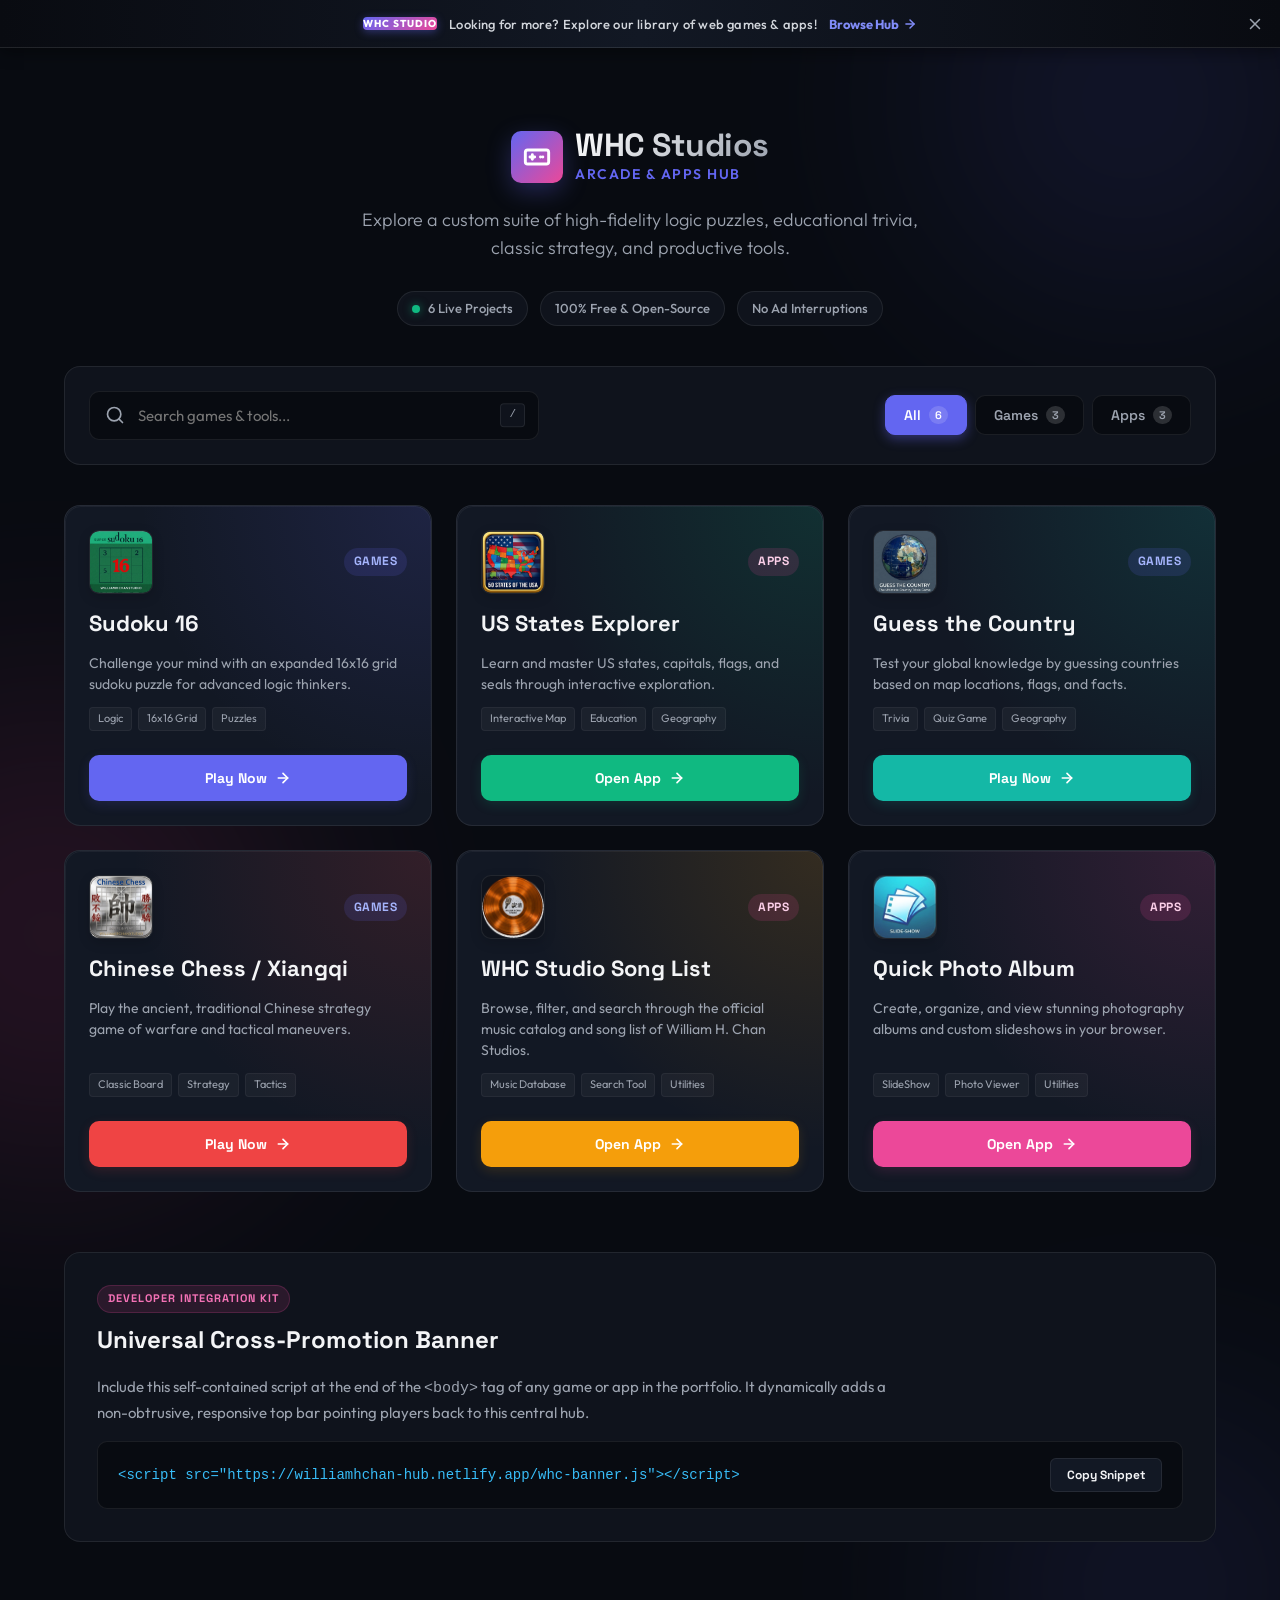
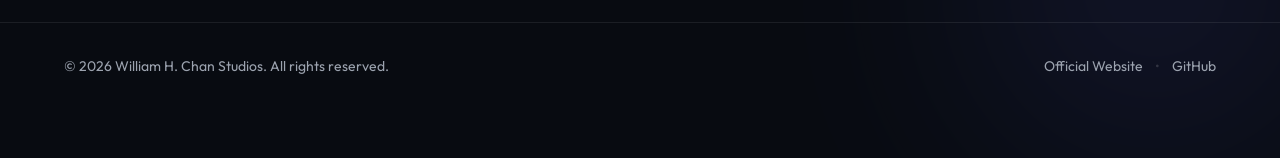
==== index.html @ 9a7233d3 "feat: initial commit for WHC Studios Portal Hub" ====
<!DOCTYPE html>
<html lang="en">
<head>
  <meta charset="UTF-8">
  <meta name="viewport" content="width=device-width, initial-scale=1.0">
  <title>WHC Arcade & Hub | William H. Chan Studios Portfolio</title>
  
  <!-- SEO Meta Tags -->
  <meta name="description" content="Discover a curated collection of interactive web games, educational apps, and web utilities crafted by William H. Chan Studios. Play Sudoku 16, US States Explorer, Chinese Chess, Quick Photo Album, and more.">
  <meta name="keywords" content="William H. Chan, WHC Studios, web games, Sudoku 16, US States Explorer, Guess the Country, Chinese Chess, Xiangqi, Song List, Quick Photo Album, HTML5 games, portfolio">
  <meta name="author" content="William H. Chan">
  <meta name="robots" content="index, follow">

  <!-- Open Graph / Facebook -->
  <meta property="og:type" content="website">
  <meta property="og:url" content="https://williamhchan-hub.netlify.app/">
  <meta property="og:title" content="WHC Arcade & Hub | William H. Chan Studios Portfolio">
  <meta property="og:description" content="Explore a custom portfolio of interactive web games and utilities including Sudoku 16, US States Explorer, Chinese Chess, and more. Clean, fast, and free to play.">
  <meta property="og:image" content="https://williamhchan-hub.netlify.app/assets/og-cover.png">
  <meta property="og:site_name" content="William H. Chan Studios">

  <!-- Twitter -->
  <meta property="twitter:card" content="summary_large_image">
  <meta property="twitter:url" content="https://williamhchan-hub.netlify.app/">
  <meta property="twitter:title" content="WHC Arcade & Hub | William H. Chan Studios Portfolio">
  <meta property="twitter:description" content="Explore a custom portfolio of interactive web games and utilities including Sudoku 16, US States Explorer, Chinese Chess, and more. Clean, fast, and free to play.">
  <meta property="twitter:image" content="https://williamhchan-hub.netlify.app/assets/og-cover.png">

  <!-- Favicon -->
  <link rel="icon" type="image/png" sizes="32x32" href="data:image/svg+xml,<svg xmlns=%22http://www.w3.org/2000/svg%22 viewBox=%220 0 100 100%22><text y=%22.9em%22 font-size=%2290%22>🎮</text></svg>">

  <!-- Fonts & Icons -->
  <link rel="preconnect" href="https://fonts.googleapis.com">
  <link rel="preconnect" href="https://fonts.gstatic.com" crossorigin>
  <link href="https://fonts.googleapis.com/css2?family=Outfit:wght@300;400;600;800&family=Space+Grotesk:wght@400;600;700&display=swap" rel="stylesheet">
  
  <link rel="stylesheet" href="styles.css">
</head>
<body>

  <!-- Background Decorative Orbs -->
  <div class="decor-orb orb-1"></div>
  <div class="decor-orb orb-2"></div>
  <div class="decor-orb orb-3"></div>

  <!-- Header Section -->
  <header class="app-header">
    <div class="container header-content">
      <div class="brand">
        <div class="logo-icon">
          <svg viewBox="0 0 24 24" width="28" height="28" fill="none" stroke="currentColor" stroke-width="2.5" stroke-linecap="round" stroke-linejoin="round">
            <rect x="2" y="6" width="20" height="12" rx="2" />
            <path d="M6 12h4m-2-2v4m7-2h.01M17 12h.01" />
          </svg>
        </div>
        <div class="brand-text">
          <h1>WHC Studios</h1>
          <span class="sub-logo">Arcade & Apps Hub</span>
        </div>
      </div>
      
      <p class="tagline">Explore a custom suite of high-fidelity logic puzzles, educational trivia, classic strategy, and productive tools.</p>
      
      <div class="stats-badge-container">
        <span class="stats-badge"><span class="indicator green"></span>6 Live Projects</span>
        <span class="stats-badge">100% Free & Open-Source</span>
        <span class="stats-badge">No Ad Interruptions</span>
      </div>
    </div>
  </header>

  <!-- Main Section -->
  <main class="container main-content">
    
    <!-- Filter and Search Controls -->
    <section class="controls-panel" aria-label="Search and filter controls">
      <div class="search-wrapper">
        <svg class="search-icon" viewBox="0 0 24 24" width="20" height="20" fill="none" stroke="currentColor" stroke-width="2" stroke-linecap="round" stroke-linejoin="round">
          <circle cx="11" cy="11" r="8"></circle>
          <line x1="21" y1="21" x2="16.65" y2="16.65"></line>
        </svg>
        <input type="text" id="search-input" placeholder="Search games & tools..." aria-label="Search games and tools">
        <kbd class="search-kbd" title="Press forward slash to focus search">/</kbd>
      </div>

      <nav class="categories-filter" aria-label="Filter by category">
        <button class="filter-btn active" data-category="all">
          All <span class="badge" id="count-all">6</span>
        </button>
        <button class="filter-btn" data-category="games">
          Games <span class="badge" id="count-games">3</span>
        </button>
        <button class="filter-btn" data-category="apps">
          Apps <span class="badge" id="count-apps">3</span>
        </button>
      </nav>
    </section>

    <!-- Games/Apps Dynamic Grid -->
    <section class="grid-section" aria-label="Featured Games and Apps">
      <div class="grid-container" id="grid-container">
        <!-- Static Fallbacks for SEO & JS Disabled Browsers -->
        <article class="project-card" data-category="games">
          <div class="card-glow" style="background: radial-gradient(circle at top right, rgba(99, 102, 241, 0.15), transparent 60%);"></div>
          <div class="card-header">
            <div class="card-icon-wrapper">
              <img src="assets/portfolio/sudoku-icon.png" alt="Sudoku 16 Icon" class="card-icon-img">
            </div>
            <span class="category-tag tag-games">Games</span>
          </div>
          <div class="card-body">
            <h3>Sudoku 16</h3>
            <p class="description">Challenge your mind with an expanded 16x16 grid sudoku puzzle for advanced logic thinkers.</p>
            <div class="tags-container">
              <span class="feature-tag">Logic</span>
              <span class="feature-tag">16x16 Grid</span>
              <span class="feature-tag">Puzzles</span>
            </div>
          </div>
          <div class="card-footer">
            <a href="https://super-sudoku-16.netlify.app/" target="_blank" rel="noopener noreferrer" class="btn btn-primary">
              Play Now
              <svg viewBox="0 0 24 24" width="16" height="16" fill="none" stroke="currentColor" stroke-width="2.5" stroke-linecap="round" stroke-linejoin="round">
                <line x1="5" y1="12" x2="19" y2="12"></line>
                <polyline points="12 5 19 12 12 19"></polyline>
              </svg>
            </a>
          </div>
        </article>

        <article class="project-card" data-category="apps">
          <div class="card-glow" style="background: radial-gradient(circle at top right, rgba(16, 185, 129, 0.15), transparent 60%);"></div>
          <div class="card-header">
            <div class="card-icon-wrapper">
              <img src="assets/portfolio/us-states-icon.png" alt="US States Explorer Icon" class="card-icon-img">
            </div>
            <span class="category-tag tag-apps">Apps</span>
          </div>
          <div class="card-body">
            <h3>US States Explorer</h3>
            <p class="description">Learn and master US states, capitals, flags, and seals through interactive exploration.</p>
            <div class="tags-container">
              <span class="feature-tag">Interactive Map</span>
              <span class="feature-tag">Education</span>
              <span class="feature-tag">Geography</span>
            </div>
          </div>
          <div class="card-footer">
            <a href="https://game-us-states-explorer.netlify.app/" target="_blank" rel="noopener noreferrer" class="btn btn-primary">
              Open App
              <svg viewBox="0 0 24 24" width="16" height="16" fill="none" stroke="currentColor" stroke-width="2.5" stroke-linecap="round" stroke-linejoin="round">
                <line x1="5" y1="12" x2="19" y2="12"></line>
                <polyline points="12 5 19 12 12 19"></polyline>
              </svg>
            </a>
          </div>
        </article>

        <article class="project-card" data-category="games">
          <div class="card-glow" style="background: radial-gradient(circle at top right, rgba(20, 184, 166, 0.15), transparent 60%);"></div>
          <div class="card-header">
            <div class="card-icon-wrapper">
              <img src="assets/portfolio/guess-country-icon.png" alt="Guess the Country Icon" class="card-icon-img">
            </div>
            <span class="category-tag tag-games">Games</span>
          </div>
          <div class="card-body">
            <h3>Guess the Country</h3>
            <p class="description">Test your global knowledge by guessing countries based on map locations, flags, and facts.</p>
            <div class="tags-container">
              <span class="feature-tag">Trivia</span>
              <span class="feature-tag">Quiz Game</span>
              <span class="feature-tag">Geography</span>
            </div>
          </div>
          <div class="card-footer">
            <a href="https://guess-thecountry.netlify.app/" target="_blank" rel="noopener noreferrer" class="btn btn-primary">
              Play Now
              <svg viewBox="0 0 24 24" width="16" height="16" fill="none" stroke="currentColor" stroke-width="2.5" stroke-linecap="round" stroke-linejoin="round">
                <line x1="5" y1="12" x2="19" y2="12"></line>
                <polyline points="12 5 19 12 12 19"></polyline>
              </svg>
            </a>
          </div>
        </article>

        <article class="project-card" data-category="games">
          <div class="card-glow" style="background: radial-gradient(circle at top right, rgba(239, 68, 68, 0.15), transparent 60%);"></div>
          <div class="card-header">
            <div class="card-icon-wrapper">
              <img src="assets/portfolio/chinese-chess-icon.png" alt="Chinese Chess Icon" class="card-icon-img">
            </div>
            <span class="category-tag tag-games">Games</span>
          </div>
          <div class="card-body">
            <h3>Chinese Chess / Xiangqi</h3>
            <p class="description">Play the ancient, traditional Chinese strategy game of warfare and tactical maneuvers.</p>
            <div class="tags-container">
              <span class="feature-tag">Classic Board</span>
              <span class="feature-tag">Strategy</span>
              <span class="feature-tag">Tactics</span>
            </div>
          </div>
          <div class="card-footer">
            <a href="https://game-chinese-chess.netlify.app/" target="_blank" rel="noopener noreferrer" class="btn btn-primary">
              Play Now
              <svg viewBox="0 0 24 24" width="16" height="16" fill="none" stroke="currentColor" stroke-width="2.5" stroke-linecap="round" stroke-linejoin="round">
                <line x1="5" y1="12" x2="19" y2="12"></line>
                <polyline points="12 5 19 12 12 19"></polyline>
              </svg>
            </a>
          </div>
        </article>

        <article class="project-card" data-category="apps">
          <div class="card-glow" style="background: radial-gradient(circle at top right, rgba(245, 158, 11, 0.15), transparent 60%);"></div>
          <div class="card-header">
            <div class="card-icon-wrapper">
              <img src="assets/portfolio/songlist-icon.png" alt="WHC Studio Song List Icon" class="card-icon-img">
            </div>
            <span class="category-tag tag-apps">Apps</span>
          </div>
          <div class="card-body">
            <h3>WHC Studio Song List</h3>
            <p class="description">Browse, filter, and search through the official music catalog and song list of William H. Chan Studios.</p>
            <div class="tags-container">
              <span class="feature-tag">Music Database</span>
              <span class="feature-tag">Search Tool</span>
              <span class="feature-tag">Utilities</span>
            </div>
          </div>
          <div class="card-footer">
            <a href="https://williamhchanstudiosonglist.netlify.app/" target="_blank" rel="noopener noreferrer" class="btn btn-primary">
              Open App
              <svg viewBox="0 0 24 24" width="16" height="16" fill="none" stroke="currentColor" stroke-width="2.5" stroke-linecap="round" stroke-linejoin="round">
                <line x1="5" y1="12" x2="19" y2="12"></line>
                <polyline points="12 5 19 12 12 19"></polyline>
              </svg>
            </a>
          </div>
        </article>

        <article class="project-card" data-category="apps">
          <div class="card-glow" style="background: radial-gradient(circle at top right, rgba(236, 72, 153, 0.15), transparent 60%);"></div>
          <div class="card-header">
            <div class="card-icon-wrapper">
              <img src="assets/portfolio/slideshow-icon.jpg" alt="Quick Photo Album Icon" class="card-icon-img">
            </div>
            <span class="category-tag tag-apps">Apps</span>
          </div>
          <div class="card-body">
            <h3>Quick Photo Album</h3>
            <p class="description">Create, organize, and view stunning photography albums and custom slideshows in your browser.</p>
            <div class="tags-container">
              <span class="feature-tag">SlideShow</span>
              <span class="feature-tag">Photo Viewer</span>
              <span class="feature-tag">Utilities</span>
            </div>
          </div>
          <div class="card-footer">
            <a href="https://app-slideshow.netlify.app/" target="_blank" rel="noopener noreferrer" class="btn btn-primary">
              Open App
              <svg viewBox="0 0 24 24" width="16" height="16" fill="none" stroke="currentColor" stroke-width="2.5" stroke-linecap="round" stroke-linejoin="round">
                <line x1="5" y1="12" x2="19" y2="12"></line>
                <polyline points="12 5 19 12 12 19"></polyline>
              </svg>
            </a>
          </div>
        </article>
      </div>

      <!-- No Results State -->
      <div id="no-results" class="no-results-container hidden">
        <svg viewBox="0 0 24 24" width="48" height="48" fill="none" stroke="currentColor" stroke-width="1.5" stroke-linecap="round" stroke-linejoin="round">
          <circle cx="11" cy="11" r="8"></circle>
          <line x1="21" y1="21" x2="16.65" y2="16.65"></line>
          <line x1="8" y1="11" x2="14" y2="11"></line>
        </svg>
        <p>No games or tools found matching "<span id="search-query-display"></span>"</p>
        <button id="clear-search-btn" class="btn btn-secondary">Clear Filter & Search</button>
      </div>
    </section>

    <!-- Cross-Promotion Embed Preview Section -->
    <section class="preview-section" aria-label="Developer Integration Kit">
      <div class="preview-card">
        <div class="preview-card-header">
          <div class="badge-accent">Developer Integration Kit</div>
          <h3>Universal Cross-Promotion Banner</h3>
        </div>
        <p>Include this self-contained script at the end of the <code>&lt;body&gt;</code> tag of any game or app in the portfolio. It dynamically adds a non-obtrusive, responsive top bar pointing players back to this central hub.</p>
        
        <div class="code-box">
          <pre><code>&lt;script src="https://williamhchan-hub.netlify.app/whc-banner.js"&gt;&lt;/script&gt;</code></pre>
          <button id="copy-code-btn" class="copy-btn" aria-label="Copy code snippet">
            <span class="copy-text">Copy Snippet</span>
            <svg class="copy-check-icon hidden" viewBox="0 0 24 24" width="16" height="16" fill="none" stroke="currentColor" stroke-width="3" stroke-linecap="round" stroke-linejoin="round">
              <polyline points="20 6 9 17 4 12"></polyline>
            </svg>
          </button>
        </div>
      </div>
    </section>

  </main>

  <!-- Footer Section -->
  <footer class="app-footer">
    <div class="container footer-content">
      <p>&copy; 2026 William H. Chan Studios. All rights reserved.</p>
      <div class="footer-links">
        <a href="https://williamhchan.com" target="_blank" rel="noopener noreferrer">Official Website</a>
        <span class="bullet">•</span>
        <a href="https://github.com/williamhchan" target="_blank" rel="noopener noreferrer">GitHub</a>
      </div>
    </div>
  </footer>

  <script src="app.js"></script>
  <!-- Render banner directly inside index.html for testing and self-promotion demonstration -->
  <script src="whc-banner.js"></script>
</body>
</html>
---- styles.css ----
/* CSS variables for consistent look and theme feel */
:root {
  --bg-color: #080b11;
  --bg-accent: #0f131c;
  --surface-color: #121824;
  --surface-hover: #182030;
  --border-color: rgba(255, 255, 255, 0.08);
  --border-hover: rgba(255, 255, 255, 0.16);
  
  --text-primary: #f3f4f6;
  --text-muted: #9ca3af;
  --text-dark: #1f2937;
  
  /* Primary/Branding accent (Sleek Purple/Indigo) */
  --accent-primary: #6366f1;
  --accent-primary-hover: #4f46e5;
  --accent-glow: rgba(99, 102, 241, 0.4);
  
  /* Category Colors */
  --color-games: #6366f1;
  --color-apps: #ec4899;
  
  --font-heading: 'Space Grotesk', -apple-system, BlinkMacSystemFont, "Segoe UI", Roboto, sans-serif;
  --font-body: 'Outfit', -apple-system, BlinkMacSystemFont, "Segoe UI", Roboto, sans-serif;
  
  --transition-speed: 0.3s;
  --transition-bezier: cubic-bezier(0.25, 0.8, 0.25, 1);
  --radius-lg: 16px;
  --radius-md: 10px;
  --radius-sm: 6px;
}

/* Reset and Base Styles */
* {
  margin: 0;
  padding: 0;
  box-sizing: border-box;
}

body {
  background-color: var(--bg-color);
  color: var(--text-primary);
  font-family: var(--font-body);
  line-height: 1.6;
  overflow-x: hidden;
  position: relative;
  min-height: 100vh;
  display: flex;
  flex-direction: column;
}

.container {
  width: 100%;
  max-width: 1200px;
  margin: 0 auto;
  padding: 0 24px;
}

/* Decorative Background Orbs */
.decor-orb {
  position: absolute;
  border-radius: 50%;
  filter: blur(120px);
  z-index: -1;
  pointer-events: none;
  opacity: 0.12;
  transition: all 1s ease;
}

.orb-1 {
  width: 400px;
  height: 400px;
  background: var(--color-games);
  top: -100px;
  right: -50px;
}

.orb-2 {
  width: 500px;
  height: 500px;
  background: var(--color-apps);
  top: 40%;
  left: -200px;
}

.orb-3 {
  width: 350px;
  height: 350px;
  background: var(--color-games);
  bottom: -50px;
  right: -50px;
}

/* Header Styles */
.app-header {
  padding: 80px 0 40px 0;
  text-align: center;
  position: relative;
}

.header-content {
  display: flex;
  flex-direction: column;
  align-items: center;
  gap: 20px;
}

.brand {
  display: flex;
  align-items: center;
  gap: 12px;
}

.logo-icon {
  background: linear-gradient(135deg, var(--accent-primary), #ec4899);
  color: #fff;
  width: 52px;
  height: 52px;
  border-radius: var(--radius-md);
  display: flex;
  align-items: center;
  justify-content: center;
  box-shadow: 0 8px 24px rgba(99, 102, 241, 0.3);
}

.brand-text h1 {
  font-family: var(--font-heading);
  font-size: 32px;
  font-weight: 700;
  line-height: 1.1;
  letter-spacing: -0.5px;
  background: linear-gradient(135deg, #ffffff, #9ca3af);
  -webkit-background-clip: text;
  -webkit-text-fill-color: transparent;
}

.sub-logo {
  font-size: 14px;
  font-weight: 600;
  letter-spacing: 1.5px;
  text-transform: uppercase;
  color: var(--accent-primary);
  display: block;
  text-align: left;
}

.tagline {
  max-width: 600px;
  font-size: 18px;
  color: var(--text-muted);
  font-weight: 300;
}

.stats-badge-container {
  display: flex;
  flex-wrap: wrap;
  justify-content: center;
  gap: 12px;
  margin-top: 8px;
}

.stats-badge {
  background-color: var(--bg-accent);
  border: 1px solid var(--border-color);
  padding: 6px 14px;
  border-radius: 50px;
  font-size: 13px;
  font-weight: 500;
  color: var(--text-muted);
  display: flex;
  align-items: center;
  gap: 8px;
}

.indicator {
  width: 8px;
  height: 8px;
  border-radius: 50%;
  display: inline-block;
}

.indicator.green {
  background-color: #10b981;
  box-shadow: 0 0 8px rgba(16, 185, 129, 0.6);
}

/* Main Content Layout */
.main-content {
  flex: 1;
  display: flex;
  flex-direction: column;
  gap: 40px;
  padding-bottom: 80px;
}

/* Controls Panel (Search & Filter) */
.controls-panel {
  display: flex;
  flex-direction: column;
  gap: 20px;
  background-color: var(--bg-accent);
  border: 1px solid var(--border-color);
  padding: 24px;
  border-radius: var(--radius-lg);
  backdrop-filter: blur(10px);
}

@media (min-width: 768px) {
  .controls-panel {
    flex-direction: row;
    align-items: center;
    justify-content: space-between;
  }
}

.search-wrapper {
  position: relative;
  flex: 1;
  max-width: 450px;
  width: 100%;
}

.search-icon {
  position: absolute;
  left: 16px;
  top: 50%;
  transform: translateY(-50%);
  color: var(--text-muted);
  pointer-events: none;
}

#search-input {
  width: 100%;
  padding: 14px 16px 14px 48px;
  background-color: var(--bg-color);
  border: 1px solid var(--border-color);
  border-radius: var(--radius-md);
  color: var(--text-primary);
  font-family: var(--font-body);
  font-size: 15px;
  transition: all var(--transition-speed) var(--transition-bezier);
}

#search-input:focus {
  outline: none;
  border-color: var(--accent-primary);
  box-shadow: 0 0 0 3px rgba(99, 102, 241, 0.15);
}

.search-kbd {
  position: absolute;
  right: 14px;
  top: 50%;
  transform: translateY(-50%);
  background-color: var(--bg-accent);
  border: 1px solid var(--border-color);
  color: var(--text-muted);
  padding: 2px 8px;
  border-radius: 4px;
  font-size: 11px;
  font-family: monospace;
  pointer-events: none;
}

.categories-filter {
  display: flex;
  flex-wrap: wrap;
  gap: 8px;
}

.filter-btn {
  background-color: var(--bg-color);
  border: 1px solid var(--border-color);
  color: var(--text-muted);
  padding: 10px 18px;
  border-radius: var(--radius-md);
  cursor: pointer;
  font-family: var(--font-heading);
  font-size: 14px;
  font-weight: 600;
  display: flex;
  align-items: center;
  gap: 8px;
  transition: all var(--transition-speed) var(--transition-bezier);
}

.filter-btn:hover {
  border-color: var(--border-hover);
  color: var(--text-primary);
}

.filter-btn.active {
  background-color: var(--accent-primary);
  border-color: var(--accent-primary);
  color: #ffffff;
  box-shadow: 0 4px 12px var(--accent-glow);
}

.badge {
  background-color: rgba(255, 255, 255, 0.15);
  padding: 2px 6px;
  border-radius: 40px;
  font-size: 11px;
}

/* Game Card Grid Layout */
.grid-container {
  display: grid;
  grid-template-columns: 1fr;
  gap: 24px;
  transition: opacity 0.25s ease;
}

@media (min-width: 640px) {
  .grid-container {
    grid-template-columns: repeat(2, 1fr);
  }
}

@media (min-width: 1024px) {
  .grid-container {
    grid-template-columns: repeat(3, 1fr);
  }
}

/* Card Styles */
.project-card {
  background-color: var(--surface-color);
  border: 1px solid var(--border-color);
  border-radius: var(--radius-lg);
  overflow: hidden;
  display: flex;
  flex-direction: column;
  position: relative;
  transition: transform var(--transition-speed) var(--transition-bezier),
              border-color var(--transition-speed) var(--transition-bezier),
              box-shadow var(--transition-speed) var(--transition-bezier);
  height: 100%;
}

.project-card::before {
  content: "";
  position: absolute;
  inset: 0;
  border-radius: var(--radius-lg);
  padding: 1px;
  background: linear-gradient(to bottom, rgba(255, 255, 255, 0.05), transparent);
  -webkit-mask: linear-gradient(#fff 0 0) content-box, linear-gradient(#fff 0 0);
  -webkit-mask-composite: xor;
  mask-composite: exclude;
  pointer-events: none;
}

.project-card:hover {
  transform: translateY(-6px);
  border-color: var(--border-hover);
  box-shadow: 0 12px 30px rgba(0, 0, 0, 0.3);
}

.card-glow {
  position: absolute;
  top: 0;
  right: 0;
  width: 100%;
  height: 100%;
  z-index: 0;
  pointer-events: none;
  border-radius: var(--radius-lg);
}

.card-header {
  padding: 24px 24px 12px 24px;
  display: flex;
  justify-content: space-between;
  align-items: center;
  z-index: 1;
}

.category-tag {
  font-family: var(--font-heading);
  font-size: 12px;
  font-weight: 700;
  text-transform: uppercase;
  letter-spacing: 0.5px;
  padding: 4px 10px;
  border-radius: 40px;
}

/* Theme specific category tag styling */
.tag-games {
  background-color: rgba(99, 102, 241, 0.15);
  color: #a5b4fc;
}

.tag-apps {
  background-color: rgba(236, 72, 153, 0.15);
  color: #fbcfe8;
}

/* Medium square icon wrapper */
.card-icon-wrapper {
  width: 64px;
  height: 64px;
  border-radius: var(--radius-md);
  display: flex;
  align-items: center;
  justify-content: center;
  overflow: hidden;
  background-color: var(--bg-accent);
  border: 1px solid var(--border-color);
  box-shadow: 0 4px 12px rgba(0, 0, 0, 0.15);
}

.card-icon-img {
  width: 100%;
  height: 100%;
  object-fit: cover;
}

.card-body {
  padding: 0 24px 24px 24px;
  flex: 1;
  display: flex;
  flex-direction: column;
  gap: 12px;
  z-index: 1;
}

.card-body h3 {
  font-family: var(--font-heading);
  font-size: 22px;
  font-weight: 700;
  color: var(--text-primary);
}

.card-body .description {
  color: var(--text-muted);
  font-size: 14px;
  line-height: 1.5;
  font-weight: 400;
  flex: 1;
}

.tags-container {
  display: flex;
  flex-wrap: wrap;
  gap: 6px;
  margin-top: auto;
}

.feature-tag {
  font-size: 11px;
  background-color: rgba(255, 255, 255, 0.04);
  border: 1px solid rgba(255, 255, 255, 0.05);
  color: var(--text-muted);
  padding: 2px 8px;
  border-radius: 4px;
}

.card-footer {
  padding: 0 24px 24px 24px;
  z-index: 1;
}

/* Button UI Components */
.btn {
  display: inline-flex;
  align-items: center;
  justify-content: center;
  gap: 8px;
  width: 100%;
  padding: 12px 20px;
  border-radius: var(--radius-md);
  font-family: var(--font-heading);
  font-weight: 700;
  font-size: 14px;
  cursor: pointer;
  text-decoration: none;
  transition: all var(--transition-speed) var(--transition-bezier);
}

.btn-primary {
  background-color: var(--accent-primary);
  color: #ffffff;
  border: none;
  box-shadow: 0 4px 12px var(--accent-glow);
}

.btn-primary:hover {
  background-color: var(--accent-primary-hover);
  box-shadow: 0 6px 20px var(--accent-glow);
  transform: translateY(-2px);
}

.btn-primary svg {
  transition: transform var(--transition-speed) ease;
}

.btn-primary:hover svg {
  transform: translateX(4px);
}

.btn-secondary {
  background-color: var(--bg-accent);
  color: var(--text-primary);
  border: 1px solid var(--border-color);
}

.btn-secondary:hover {
  background-color: var(--surface-color);
  border-color: var(--border-hover);
}

/* No Results State */
.no-results-container {
  display: flex;
  flex-direction: column;
  align-items: center;
  justify-content: center;
  padding: 60px 20px;
  text-align: center;
  background-color: var(--bg-accent);
  border: 1px solid var(--border-color);
  border-radius: var(--radius-lg);
  gap: 16px;
}

.no-results-container svg {
  color: var(--text-muted);
}

.no-results-container p {
  color: var(--text-muted);
  font-size: 16px;
}

.hidden {
  display: none !important;
}

/* Developer Integration Kit / Preview Section */
.preview-section {
  margin-top: 20px;
}

.preview-card {
  background-color: var(--bg-accent);
  border: 1px solid var(--border-color);
  border-radius: var(--radius-lg);
  padding: 32px;
  display: flex;
  flex-direction: column;
  gap: 16px;
  backdrop-filter: blur(10px);
}

.preview-card-header {
  display: flex;
  flex-direction: column;
  gap: 8px;
  align-items: flex-start;
}

.badge-accent {
  background-color: rgba(236, 72, 153, 0.12);
  color: #f472b6;
  border: 1px solid rgba(236, 72, 153, 0.2);
  font-size: 11px;
  font-family: var(--font-heading);
  font-weight: 700;
  text-transform: uppercase;
  letter-spacing: 1px;
  padding: 4px 10px;
  border-radius: 40px;
}

.preview-card h3 {
  font-family: var(--font-heading);
  font-size: 24px;
  font-weight: 700;
}

.preview-card p {
  color: var(--text-muted);
  font-size: 15px;
  max-width: 800px;
}

.code-box {
  display: flex;
  align-items: center;
  justify-content: space-between;
  background-color: var(--bg-color);
  border: 1px solid var(--border-color);
  padding: 16px 20px;
  border-radius: var(--radius-md);
  font-family: monospace;
  font-size: 14px;
  overflow-x: auto;
  gap: 20px;
}

.code-box pre {
  margin: 0;
  color: #38bdf8;
  overflow-x: auto;
}

.copy-btn {
  background-color: var(--surface-color);
  border: 1px solid var(--border-color);
  color: var(--text-primary);
  padding: 8px 16px;
  border-radius: var(--radius-sm);
  cursor: pointer;
  display: flex;
  align-items: center;
  gap: 8px;
  font-family: var(--font-heading);
  font-size: 12px;
  font-weight: 700;
  transition: all 0.2s ease;
  white-space: nowrap;
  flex-shrink: 0;
}

.copy-btn:hover {
  background-color: var(--surface-hover);
  border-color: var(--border-hover);
}

.copy-check-icon {
  color: #10b981;
}

/* Footer Section */
.app-footer {
  border-top: 1px solid var(--border-color);
  padding: 32px 0;
  margin-top: auto;
}

.footer-content {
  display: flex;
  flex-direction: column;
  align-items: center;
  justify-content: space-between;
  gap: 16px;
  font-size: 14px;
  color: var(--text-muted);
}

@media (min-width: 768px) {
  .footer-content {
    flex-direction: row;
  }
}

.footer-links {
  display: flex;
  align-items: center;
  gap: 12px;
}

.footer-links a {
  color: var(--text-muted);
  text-decoration: none;
  transition: color 0.2s ease;
}

.footer-links a:hover {
  color: var(--accent-primary);
}

.bullet {
  color: rgba(255, 255, 255, 0.15);
}

/* ==========================================================================
   Universal Banner Inline Injection Styles
   ========================================================================== */
#whc-promo-banner-root {
  all: initial;
  box-sizing: border-box;
  font-family: 'Outfit', -apple-system, BlinkMacSystemFont, "Segoe UI", Roboto, sans-serif;
  position: relative;
  z-index: 999999;
}

#whc-promo-banner-root * {
  box-sizing: border-box;
  margin: 0;
  padding: 0;
}

.whc-banner-bar {
  background: linear-gradient(90deg, #0f131c 0%, #171b26 50%, #0f131c 100%);
  border-bottom: 1px solid rgba(255, 255, 255, 0.08);
  width: 100%;
  min-height: 44px;
  display: flex;
  align-items: center;
  justify-content: center;
  padding: 8px 16px;
  transition: transform 0.4s cubic-bezier(0.25, 0.8, 0.25, 1), opacity 0.4s ease;
  position: relative;
  box-shadow: 0 4px 20px rgba(0, 0, 0, 0.35);
  opacity: 1;
}

.whc-banner-logo {
  display: flex;
  align-items: center;
  background: linear-gradient(135deg, #6366f1, #ec4899);
  color: #ffffff;
  padding: 3px 6px;
  border-radius: 4px;
  font-size: 10px;
  font-weight: 800;
  letter-spacing: 0.5px;
  margin-right: 12px;
  text-transform: uppercase;
}

.whc-banner-text {
  color: #e5e7eb;
  font-size: 13px;
  font-weight: 500;
  text-align: center;
  display: flex;
  align-items: center;
  flex-wrap: wrap;
  justify-content: center;
  gap: 8px;
}

.whc-banner-link {
  color: #818cf8;
  font-weight: 700;
  text-decoration: none;
  display: inline-flex;
  align-items: center;
  gap: 4px;
  border-bottom: 1px dashed transparent;
  transition: all 0.2s ease;
}

.whc-banner-link:hover {
  color: #a5b4fc;
  border-bottom-color: #a5b4fc;
}

.whc-banner-link svg {
  transition: transform 0.2s ease;
}

.whc-banner-link:hover svg {
  transform: translateX(2px);
}

.whc-banner-close {
  position: absolute;
  right: 16px;
  background: transparent;
  border: none;
  color: #6b7280;
  cursor: pointer;
  display: flex;
  align-items: center;
  justify-content: center;
  padding: 4px;
  border-radius: 4px;
  transition: all 0.2s ease;
}

.whc-banner-close:hover {
  background-color: rgba(255, 255, 255, 0.05);
  color: #f3f4f6;
}

.whc-banner-bar.whc-banner-collapsed {
  transform: translateY(-100%);
  opacity: 0;
  pointer-events: none;
  position: absolute;
  top: 0;
  height: 0;
  min-height: 0;
  padding-top: 0;
  padding-bottom: 0;
  border-bottom-width: 0;
}

.whc-banner-tab {
  position: fixed;
  top: 16px;
  left: 16px;
  background-color: #121824;
  border: 1px solid rgba(255, 255, 255, 0.1);
  border-radius: 30px;
  padding: 8px 16px;
  color: #f3f4f6;
  font-weight: 600;
  font-size: 11px;
  letter-spacing: 0.2px;
  cursor: pointer;
  box-shadow: 0 4px 15px rgba(0, 0, 0, 0.4);
  display: flex;
  align-items: center;
  gap: 8px;
  transform: scale(0);
  opacity: 0;
  pointer-events: none;
  transition: all 0.4s cubic-bezier(0.25, 0.8, 0.25, 1);
  z-index: 999998;
}

.whc-banner-tab:hover {
  background-color: #182030;
  border-color: rgba(255, 255, 255, 0.2);
  transform: scale(1.05);
}

.whc-banner-tab.whc-tab-visible {
  transform: scale(1);
  opacity: 1;
  pointer-events: auto;
}
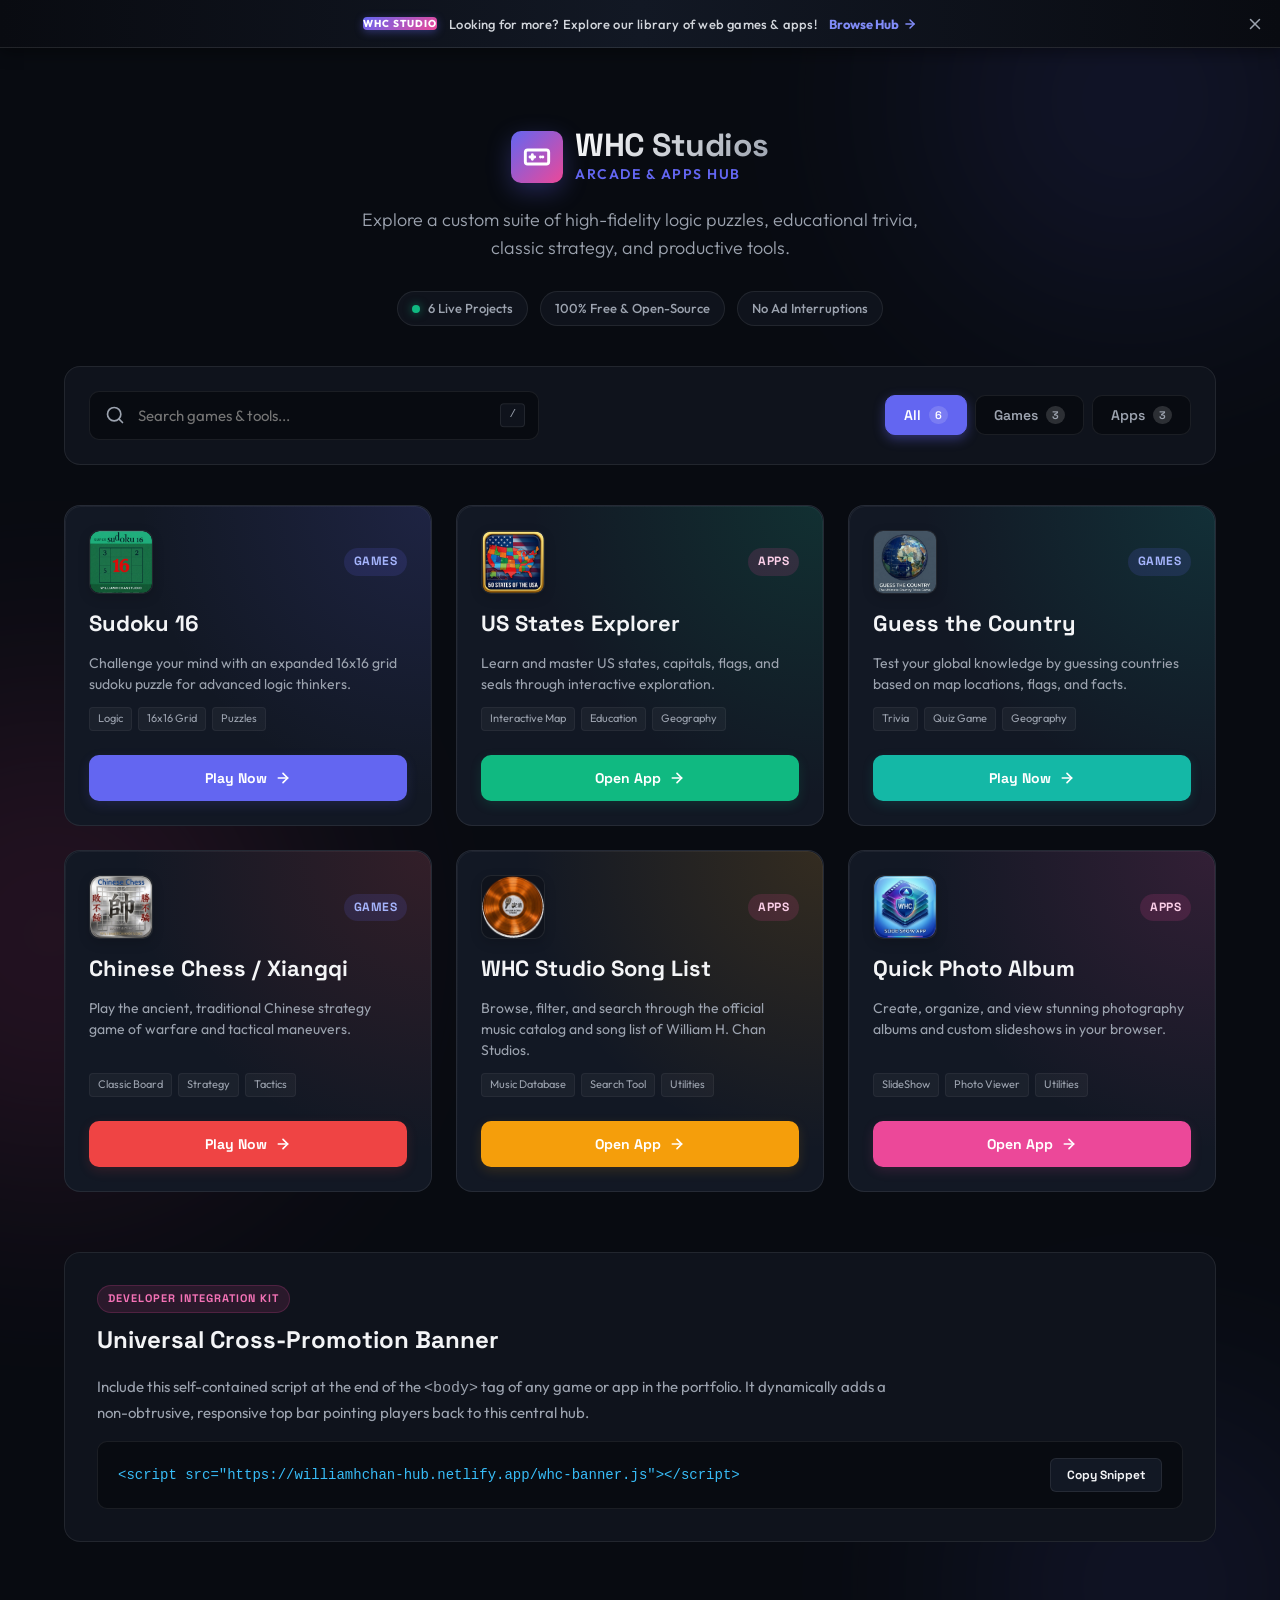
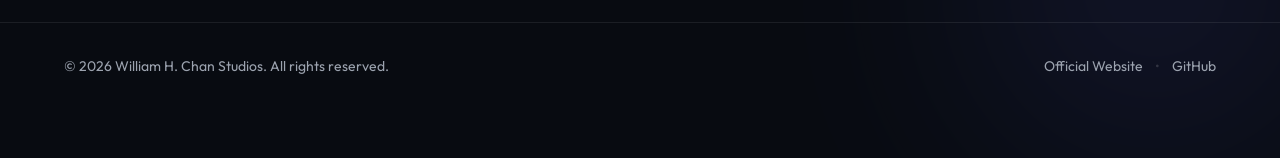
==== commit b60c9f6e: "style: update Chinese Chess, Sudoku, and SlideShow icons with border-free square assets" ====
--- a/index.html
+++ b/index.html
@@ -244,7 +244,7 @@
           <div class="card-glow" style="background: radial-gradient(circle at top right, rgba(236, 72, 153, 0.15), transparent 60%);"></div>
           <div class="card-header">
             <div class="card-icon-wrapper">
-              <img src="assets/portfolio/slideshow-icon.jpg" alt="Quick Photo Album Icon" class="card-icon-img">
+              <img src="assets/portfolio/slideshow-icon.png" alt="Quick Photo Album Icon" class="card-icon-img">
             </div>
             <span class="category-tag tag-apps">Apps</span>
           </div>
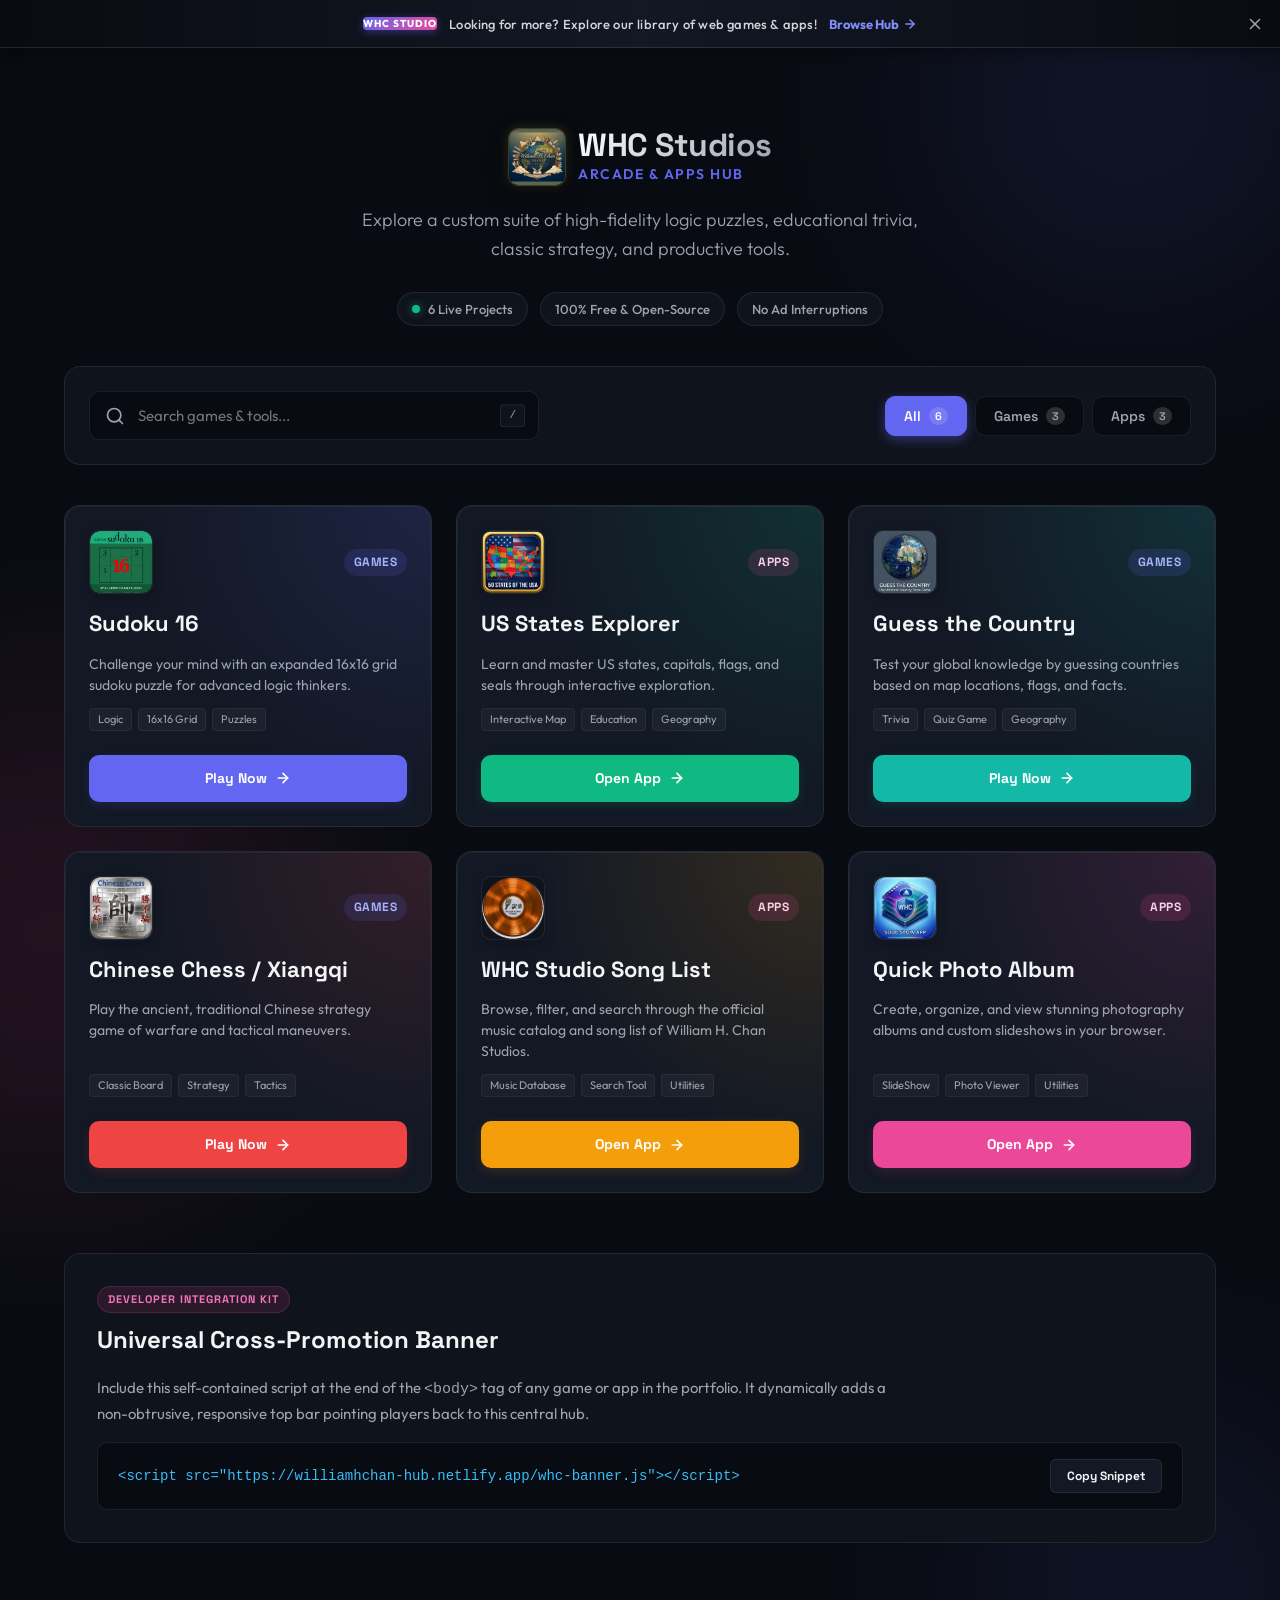
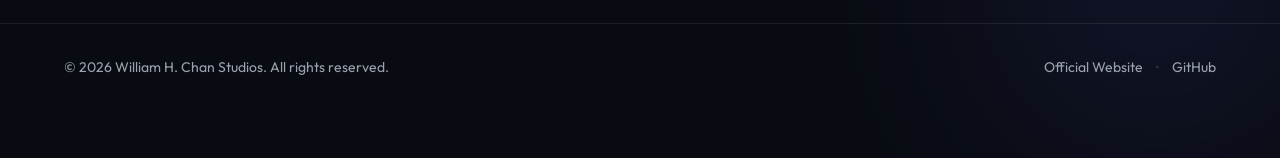
==== commit e28914af: "feat: replace generic header icon with official William H. Chan Studio emblem and favicon" ====
--- a/index.html
+++ b/index.html
@@ -27,7 +27,7 @@
   <meta property="twitter:image" content="https://williamhchan-hub.netlify.app/assets/og-cover.png">
 
   <!-- Favicon -->
-  <link rel="icon" type="image/png" sizes="32x32" href="data:image/svg+xml,<svg xmlns=%22http://www.w3.org/2000/svg%22 viewBox=%220 0 100 100%22><text y=%22.9em%22 font-size=%2290%22>🎮</text></svg>">
+  <link rel="icon" type="image/png" sizes="64x64" href="assets/brand/favicon.png">
 
   <!-- Fonts & Icons -->
   <link rel="preconnect" href="https://fonts.googleapis.com">
@@ -48,10 +48,7 @@
     <div class="container header-content">
       <div class="brand">
         <div class="logo-icon">
-          <svg viewBox="0 0 24 24" width="28" height="28" fill="none" stroke="currentColor" stroke-width="2.5" stroke-linecap="round" stroke-linejoin="round">
-            <rect x="2" y="6" width="20" height="12" rx="2" />
-            <path d="M6 12h4m-2-2v4m7-2h.01M17 12h.01" />
-          </svg>
+          <img src="assets/brand/logo.png" alt="William H. Chan Studio Emblem" class="brand-logo-img">
         </div>
         <div class="brand-text">
           <h1>WHC Studios</h1>
--- a/styles.css
+++ b/styles.css
@@ -112,15 +112,29 @@
 }
 
 .logo-icon {
-  background: linear-gradient(135deg, var(--accent-primary), #ec4899);
-  color: #fff;
-  width: 52px;
-  height: 52px;
+  background: transparent;
+  width: 58px;
+  height: 58px;
   border-radius: var(--radius-md);
   display: flex;
   align-items: center;
   justify-content: center;
-  box-shadow: 0 8px 24px rgba(99, 102, 241, 0.3);
+  overflow: hidden;
+  box-shadow: 0 8px 24px rgba(0, 0, 0, 0.4), 0 0 12px rgba(212, 175, 55, 0.2);
+  border: 1px solid rgba(212, 175, 55, 0.3);
+  transition: transform var(--transition-bounce), box-shadow var(--transition-normal);
+}
+
+.logo-icon:hover {
+  transform: scale(1.05) rotate(-2deg);
+  box-shadow: 0 12px 28px rgba(0, 0, 0, 0.6), 0 0 20px rgba(212, 175, 55, 0.4);
+}
+
+.brand-logo-img {
+  width: 100%;
+  height: 100%;
+  object-fit: cover;
+  display: block;
 }
 
 .brand-text h1 {
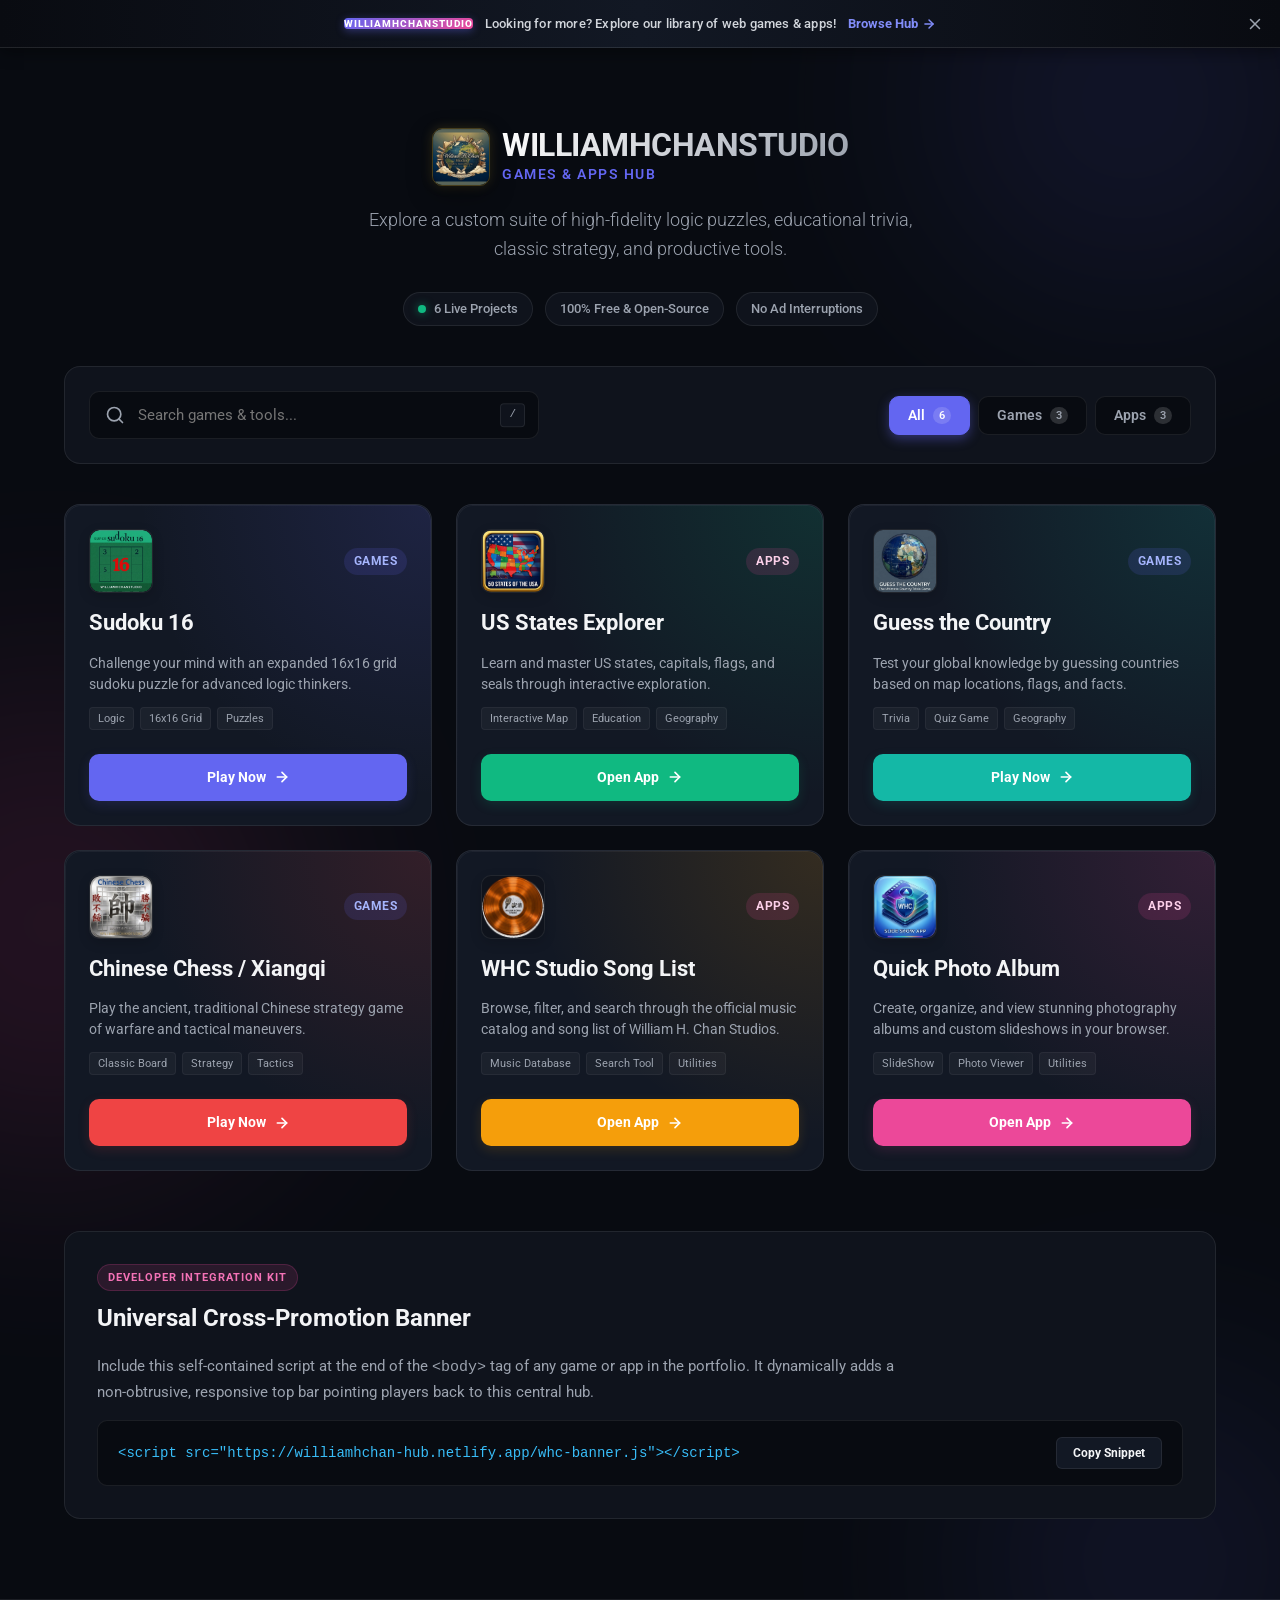
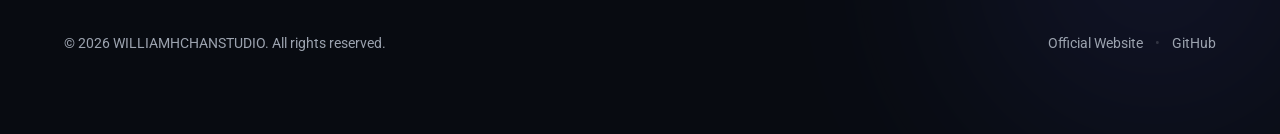
==== commit 5fd620d5: "feat: use brand emblem for OG image, update branding to WILLIAMHCHANSTUDIO, and apply Roboto typogra" ====
--- a/index.html
+++ b/index.html
@@ -3,36 +3,36 @@
 <head>
   <meta charset="UTF-8">
   <meta name="viewport" content="width=device-width, initial-scale=1.0">
-  <title>WHC Arcade & Hub | William H. Chan Studios Portfolio</title>
+  <title>WILLIAMHCHANSTUDIO | Games & Apps Hub</title>
   
   <!-- SEO Meta Tags -->
-  <meta name="description" content="Discover a curated collection of interactive web games, educational apps, and web utilities crafted by William H. Chan Studios. Play Sudoku 16, US States Explorer, Chinese Chess, Quick Photo Album, and more.">
-  <meta name="keywords" content="William H. Chan, WHC Studios, web games, Sudoku 16, US States Explorer, Guess the Country, Chinese Chess, Xiangqi, Song List, Quick Photo Album, HTML5 games, portfolio">
+  <meta name="description" content="Discover a curated collection of interactive web games, educational apps, and web utilities crafted by WILLIAMHCHANSTUDIO. Play Sudoku 16, US States Explorer, Chinese Chess, Quick Photo Album, and more.">
+  <meta name="keywords" content="William H. Chan, WILLIAMHCHANSTUDIO, web games, Sudoku 16, US States Explorer, Guess the Country, Chinese Chess, Xiangqi, Song List, Quick Photo Album, HTML5 games, portfolio">
   <meta name="author" content="William H. Chan">
   <meta name="robots" content="index, follow">
 
   <!-- Open Graph / Facebook -->
   <meta property="og:type" content="website">
   <meta property="og:url" content="https://williamhchan-hub.netlify.app/">
-  <meta property="og:title" content="WHC Arcade & Hub | William H. Chan Studios Portfolio">
+  <meta property="og:title" content="WILLIAMHCHANSTUDIO | Games & Apps Hub">
   <meta property="og:description" content="Explore a custom portfolio of interactive web games and utilities including Sudoku 16, US States Explorer, Chinese Chess, and more. Clean, fast, and free to play.">
-  <meta property="og:image" content="https://williamhchan-hub.netlify.app/assets/og-cover.png">
-  <meta property="og:site_name" content="William H. Chan Studios">
+  <meta property="og:image" content="https://williamhchan-hub.netlify.app/assets/brand/og-image.png">
+  <meta property="og:site_name" content="WILLIAMHCHANSTUDIO">
 
   <!-- Twitter -->
   <meta property="twitter:card" content="summary_large_image">
   <meta property="twitter:url" content="https://williamhchan-hub.netlify.app/">
-  <meta property="twitter:title" content="WHC Arcade & Hub | William H. Chan Studios Portfolio">
+  <meta property="twitter:title" content="WILLIAMHCHANSTUDIO | Games & Apps Hub">
   <meta property="twitter:description" content="Explore a custom portfolio of interactive web games and utilities including Sudoku 16, US States Explorer, Chinese Chess, and more. Clean, fast, and free to play.">
-  <meta property="twitter:image" content="https://williamhchan-hub.netlify.app/assets/og-cover.png">
+  <meta property="twitter:image" content="https://williamhchan-hub.netlify.app/assets/brand/og-image.png">
 
   <!-- Favicon -->
   <link rel="icon" type="image/png" sizes="64x64" href="assets/brand/favicon.png">
 
-  <!-- Fonts & Icons -->
+  <!-- Fonts & Icons (Roboto) -->
   <link rel="preconnect" href="https://fonts.googleapis.com">
   <link rel="preconnect" href="https://fonts.gstatic.com" crossorigin>
-  <link href="https://fonts.googleapis.com/css2?family=Outfit:wght@300;400;600;800&family=Space+Grotesk:wght@400;600;700&display=swap" rel="stylesheet">
+  <link href="https://fonts.googleapis.com/css2?family=Roboto:ital,wght@0,300;0,400;0,500;0,700;0,900;1,400&display=swap" rel="stylesheet">
   
   <link rel="stylesheet" href="styles.css">
 </head>
@@ -51,8 +51,8 @@
           <img src="assets/brand/logo.png" alt="William H. Chan Studio Emblem" class="brand-logo-img">
         </div>
         <div class="brand-text">
-          <h1>WHC Studios</h1>
-          <span class="sub-logo">Arcade & Apps Hub</span>
+          <h1>WILLIAMHCHANSTUDIO</h1>
+          <span class="sub-logo">Games & Apps Hub</span>
         </div>
       </div>
       
@@ -304,7 +304,7 @@
   <!-- Footer Section -->
   <footer class="app-footer">
     <div class="container footer-content">
-      <p>&copy; 2026 William H. Chan Studios. All rights reserved.</p>
+      <p>&copy; 2026 WILLIAMHCHANSTUDIO. All rights reserved.</p>
       <div class="footer-links">
         <a href="https://williamhchan.com" target="_blank" rel="noopener noreferrer">Official Website</a>
         <span class="bullet">•</span>
--- a/styles.css
+++ b/styles.css
@@ -20,8 +20,8 @@
   --color-games: #6366f1;
   --color-apps: #ec4899;
   
-  --font-heading: 'Space Grotesk', -apple-system, BlinkMacSystemFont, "Segoe UI", Roboto, sans-serif;
-  --font-body: 'Outfit', -apple-system, BlinkMacSystemFont, "Segoe UI", Roboto, sans-serif;
+  --font-heading: 'Roboto', -apple-system, BlinkMacSystemFont, "Segoe UI", sans-serif;
+  --font-body: 'Roboto', -apple-system, BlinkMacSystemFont, "Segoe UI", sans-serif;
   
   --transition-speed: 0.3s;
   --transition-bezier: cubic-bezier(0.25, 0.8, 0.25, 1);
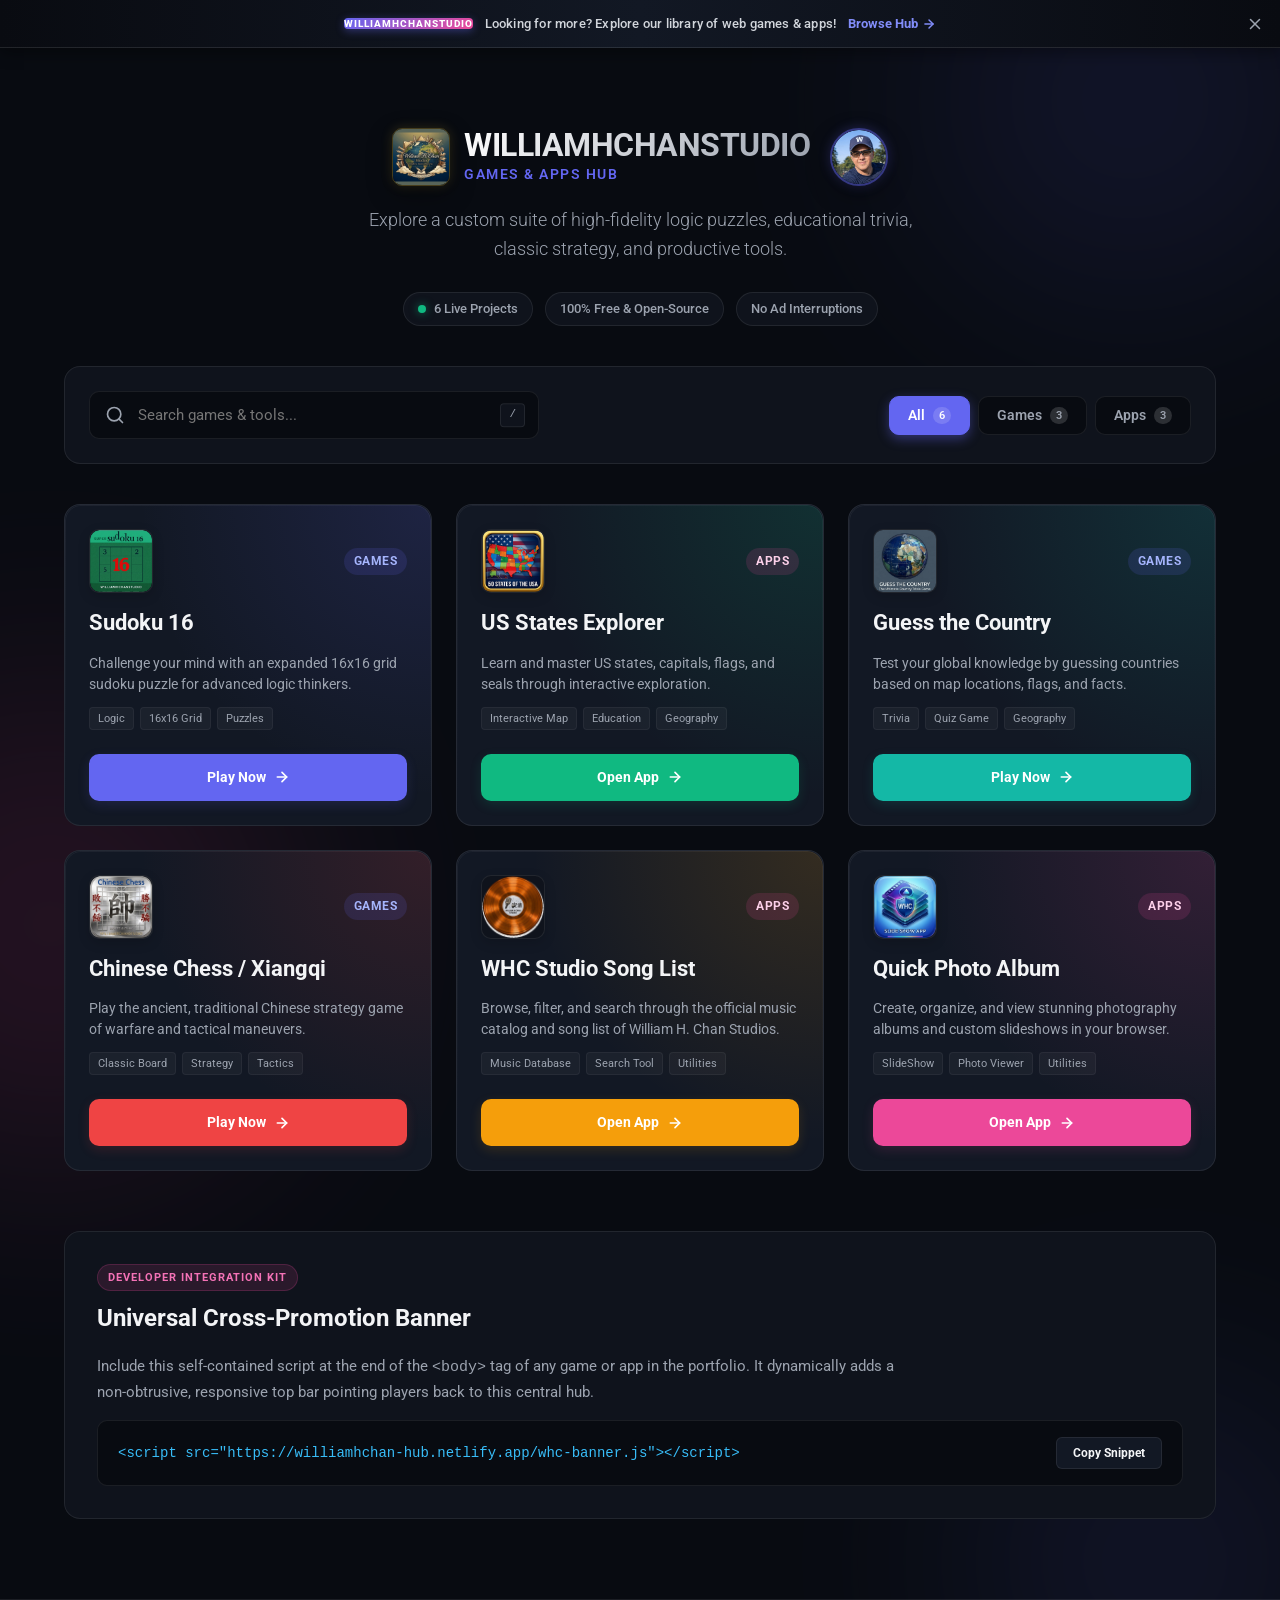
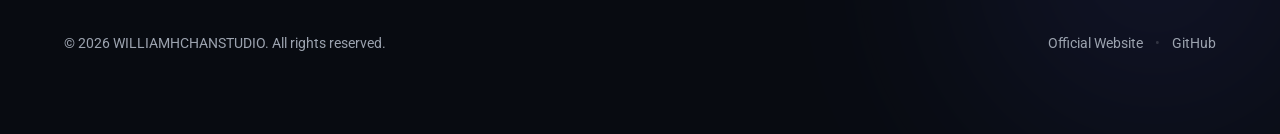
==== commit 702f4a2d: "feat: add circular author avatar next to title, enhance Meta OG tags, and update branding" ====
--- a/index.html
+++ b/index.html
@@ -17,6 +17,11 @@
   <meta property="og:title" content="WILLIAMHCHANSTUDIO | Games & Apps Hub">
   <meta property="og:description" content="Explore a custom portfolio of interactive web games and utilities including Sudoku 16, US States Explorer, Chinese Chess, and more. Clean, fast, and free to play.">
   <meta property="og:image" content="https://williamhchan-hub.netlify.app/assets/brand/og-image.png">
+  <meta property="og:image:secure_url" content="https://williamhchan-hub.netlify.app/assets/brand/og-image.png">
+  <meta property="og:image:type" content="image/png">
+  <meta property="og:image:width" content="1200">
+  <meta property="og:image:height" content="630">
+  <meta property="og:image:alt" content="WILLIAMHCHANSTUDIO Official Emblem">
   <meta property="og:site_name" content="WILLIAMHCHANSTUDIO">
 
   <!-- Twitter -->
@@ -47,12 +52,15 @@
   <header class="app-header">
     <div class="container header-content">
       <div class="brand">
-        <div class="logo-icon">
+        <div class="logo-icon" title="WILLIAMHCHANSTUDIO Emblem">
           <img src="assets/brand/logo.png" alt="William H. Chan Studio Emblem" class="brand-logo-img">
         </div>
         <div class="brand-text">
           <h1>WILLIAMHCHANSTUDIO</h1>
           <span class="sub-logo">Games & Apps Hub</span>
+        </div>
+        <div class="author-avatar" title="William H. Chan">
+          <img src="assets/brand/author-avatar.png" alt="William H. Chan" class="author-avatar-img">
         </div>
       </div>
       
--- a/styles.css
+++ b/styles.css
@@ -108,7 +108,9 @@
 .brand {
   display: flex;
   align-items: center;
-  gap: 12px;
+  justify-content: center;
+  gap: 14px;
+  flex-wrap: wrap;
 }
 
 .logo-icon {
@@ -131,6 +133,34 @@
 }
 
 .brand-logo-img {
+  width: 100%;
+  height: 100%;
+  object-fit: cover;
+  display: block;
+}
+
+.author-avatar {
+  background: transparent;
+  width: 58px;
+  height: 58px;
+  border-radius: 50%;
+  display: flex;
+  align-items: center;
+  justify-content: center;
+  overflow: hidden;
+  box-shadow: 0 8px 24px rgba(0, 0, 0, 0.4), 0 0 12px rgba(99, 102, 241, 0.3);
+  border: 2px solid rgba(99, 102, 241, 0.5);
+  transition: transform var(--transition-bounce), box-shadow var(--transition-normal);
+  margin-left: 6px;
+}
+
+.author-avatar:hover {
+  transform: scale(1.08) rotate(3deg);
+  box-shadow: 0 12px 28px rgba(0, 0, 0, 0.6), 0 0 20px rgba(99, 102, 241, 0.6);
+  border-color: var(--accent-primary);
+}
+
+.author-avatar-img {
   width: 100%;
   height: 100%;
   object-fit: cover;
